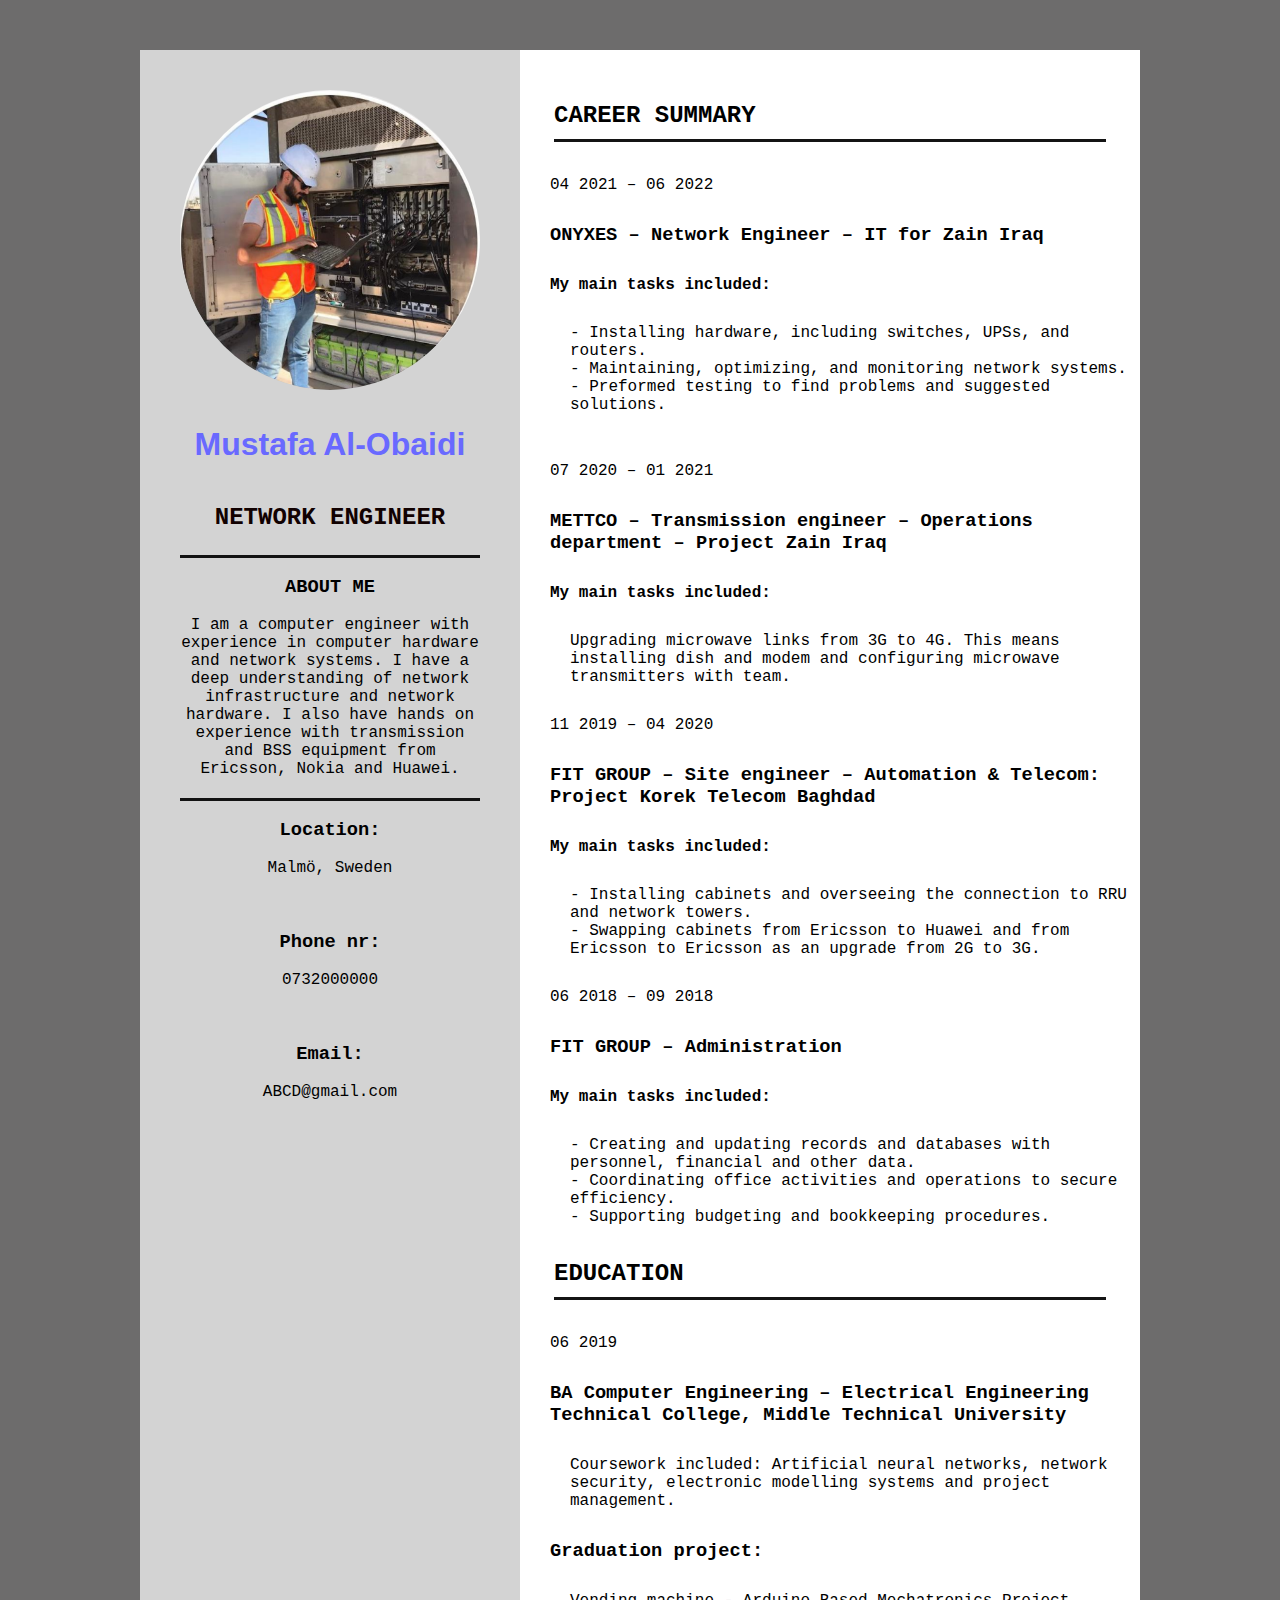
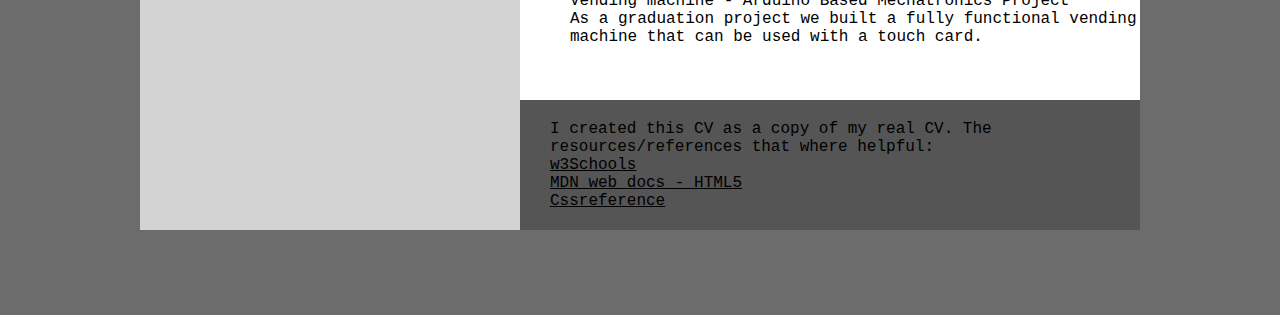
==== Week01/index.html @ bea6251c "Add files via upload" ====
<!DOCTYPE html>
<html lang="en">
<head>
    <meta charset="UTF-8">
    <meta http-equiv="X-UA-Compatible" content="IE=edge">
    <meta name="viewport" content="width=device-width, initial-scale=1.0">
    <title>cv</title>
    <link rel="stylesheet" href="style.css">
</head>
<body>
    </div>
    <div class="container"> 
        <div class="left-side">
            <div class="profiletext">
            <div class="imgBox">
            <img src="img.jpg">
            </div>
        <br>
        <br>
            <h1 class="name">Mustafa Al-Obaidi</h1>
            <br>
            <span>
                <h2>Network Engineer</h2>
            </span>
            </div>
    <div class="contactInfo">
        <br>
        <h3 class="title">ABOUT ME</h3>
        <ul>
        <br>
            <span class="text">
                I am a computer engineer with experience in computer hardware and network systems. I have a deep understanding of network infrastructure and network hardware. I also have hands on experience with transmission and BSS equipment from Ericsson, Nokia and Huawei.
            </span>
        </ul>  
    </div>
    <div class="Location"> <br>
        <h3 class="title">Location:</h3>
        <br>
        <ul>Malmö, Sweden</ul>
        <br>
        <br>
    </div>
    <div class="phone"><br>
        <h3 class="title">Phone nr:</h3>
        <br>
        <ul> 0732000000</ul>
        <br>
        <br>
    </div>
    <div class="email"><br>
        <h3 class="title">Email: </h3>
        <br>
        <ul> ABCD@gmail.com</ul>
    </div>
    </div>
    <div class="right_side">
        <div class="CAREER SUMMARY">
            <br>
            <h2 class="title1">CAREER SUMMARY</h2>
            <p class="date">04 2021 – 06 2022</p>
            <h3 class="title2">ONYXES – Network Engineer – IT for Zain Iraq</h3>
                <p class="tasks">My main tasks included:</p>
                    <ul class="exp">- Installing hardware, including switches, UPSs, and routers.</ul>
                    <ul class="exp">- Maintaining, optimizing, and monitoring network systems.</ul>
                    <ul class="exp">- Preformed testing to find problems and suggested solutions.</ul>
            <br>
            <p class="date4">07 2020 – 01 2021</p>
            <h3 class="title7">METTCO – Transmission engineer – Operations department – Project Zain Iraq</h3>
                <p class="tasks3">My main tasks included:</p>
                    <ul class="exp3"> Upgrading microwave links from 3G to 4G. This means installing dish and modem and configuring microwave transmitters with team.</ul>
                    <p class="date3">11 2019 – 04 2020</p>
            <h3 class="title8">FIT GROUP – Site engineer – Automation & Telecom: Project Korek Telecom Baghdad</h3>
                <p class="tasks4">My main tasks included:</p>
                    <ul class="exp4">- Installing cabinets and overseeing the connection to RRU and network towers.</ul>
                    <ul class="exp4">- Swapping cabinets from Ericsson to Huawei and from Ericsson to Ericsson as an upgrade from 2G to 3G.</ul>
                <p class="date1">06 2018 – 09 2018</p>
            <h3 class="title3">FIT GROUP – Administration</h3>
                <p class="tasks1"> My main tasks included:</p>
                    <ul class="exp1">- Creating and updating records and databases with personnel, financial and other data.</ul>
                    <ul class="exp1">- Coordinating office activities and operations to secure efficiency.</ul>
                    <ul class="exp1">- Supporting budgeting and bookkeeping procedures.</ul>
            <h2 class="title4">EDUCATION</h2>
                <p class="date2">06 2019</p>
            <h3 class="title5">BA Computer Engineering – Electrical Engineering Technical College, Middle Technical University</h3>
                <ul class="exp5">Coursework included: Artificial neural networks, network security, electronic modelling systems and project management.</ul>  
            <h3 class="title6">Graduation project:</h3>
                <ul class="exp2">Vending machine - Arduino Based Mechatronics Project</ul>
                <ul class="exp2">As a graduation project we built a fully functional vending machine that can be used with a touch card.</ul>
            <br>
            <br>
            <br>               
        </div> <div class="footerWrap">
    <div class="footer">
      <div class="footerContent">
        <p>I created this CV as a copy of my real CV. The resources/references that where helpful:</p>
        <ul><a href="https://www.w3schools.com">w3Schools</a></ul>
        <ul><a href="https://developer.mozilla.org/en-US/docs/Glossary/HTML5">MDN web docs - HTML5</a></ul>
        <ul><a href="https://cssreference.io/">Cssreference</a></ul>      </div>     
    </div>
    </div>
    
</div>
</div> 
</body>



</html>
---- Week01/style.css ----
*

{
    margin: 0;
    padding: 0;
    box-sizing: border-box;
    font-family: monospace,sans-serif;
}

body {
    background:rgb(109, 108, 108);
    display: flex;
    justify-content: center;
    align-items: center;
    min-height: 100vh;
}

.container {
    position: relative;
    width: 100%;
    max-width: 1000px;
    min-height: 1000px;
    background: #fff;
    margin: 50px;
    display: grid; 
    grid-template-columns: 1fr 2fr;
    box-shadow: 0 35px 55px rgba(0, 0, 0, 0, 1)
}

.left-side {
    position: relative;
    background: lightgray;
    padding:40px;
}

.profiletext {
    position: relative;
    display: flex;
    flex-direction: column;
    align-items: center;
    padding-bottom: 20px;
    border-bottom: 3px solid rgba(8, 8, 8, 0.952);
}

.imgBox {
    position: relative;
    width: 300px;  
    height: 300px; 
    border-radius: 150px;
    overflow: hidden;
}  

.imgBox img {
    position: absolute;
    top: 0;
    left: 0;
    width: 100%;
    height: 100%;
    object-fit: cover;
}
 
.profiletext h2 {
    color: #110101;
    font-size: 1.5em;
    margin-top: 20px;
    text-transform: uppercase;
    text-align: center;
    font-weight: 600;
    line-height: 1.4em;
}
 
.profiletext h2 span {
   font-size: 0.8em;
   font-weight: 300;
}

.contactInfo {
    text-align: center;
    position: relative;
    display: flex;
    flex-direction: column;
    align-items: center;
    padding-bottom: 20px;
    border-bottom: 3px solid rgba(8, 8, 8, 0.952);

}

.Location, .email, .phone {
    text-align: center;
}

.container.right_side {
    position: relative;
    background: #fff;
    padding:40 px;
   }

.title1, .title4 {
    text-align: center;
    position: relative;
    display: flex;
    align-items: center;
    padding-bottom: 10px;
    margin: 34px;
    border-bottom: 3px solid rgba(8, 8, 8, 0.952);
}
     
.title2, .title3, .title5, .title6, .title7, .title8 {
   margin: 30px;
}

.tasks3, .tasks4, .tasks1, .tasks {
   margin:30px;
   font-weight: bold;
}

.exp, .exp1, .exp2, .exp3, .exp4, .exp5 {
   margin-left:50px;
}

.date, .date1, .date2, .date3, .date4 {
   margin:30px;
}

.name {
   color: rgb(105, 105, 255);
   font-family: 'Franklin Gothic Medium', 'Arial Narrow', Arial, sans-serif;
}

.footerWrap {
   width:50%;
   position: relative;
   bottom: 0px;
}
.footer {
   width:620px;
   margin:auto;
}
.footerContent {
   float:left;
   width:100%;
   background-color:#555;
   padding:20px 30px;
}

a {
   color: black;
 }
 
 a:visited {
   color: black;
 }
 
 a:hover {
   color: white;
 }
 
 a:active {
   color: white;
 }
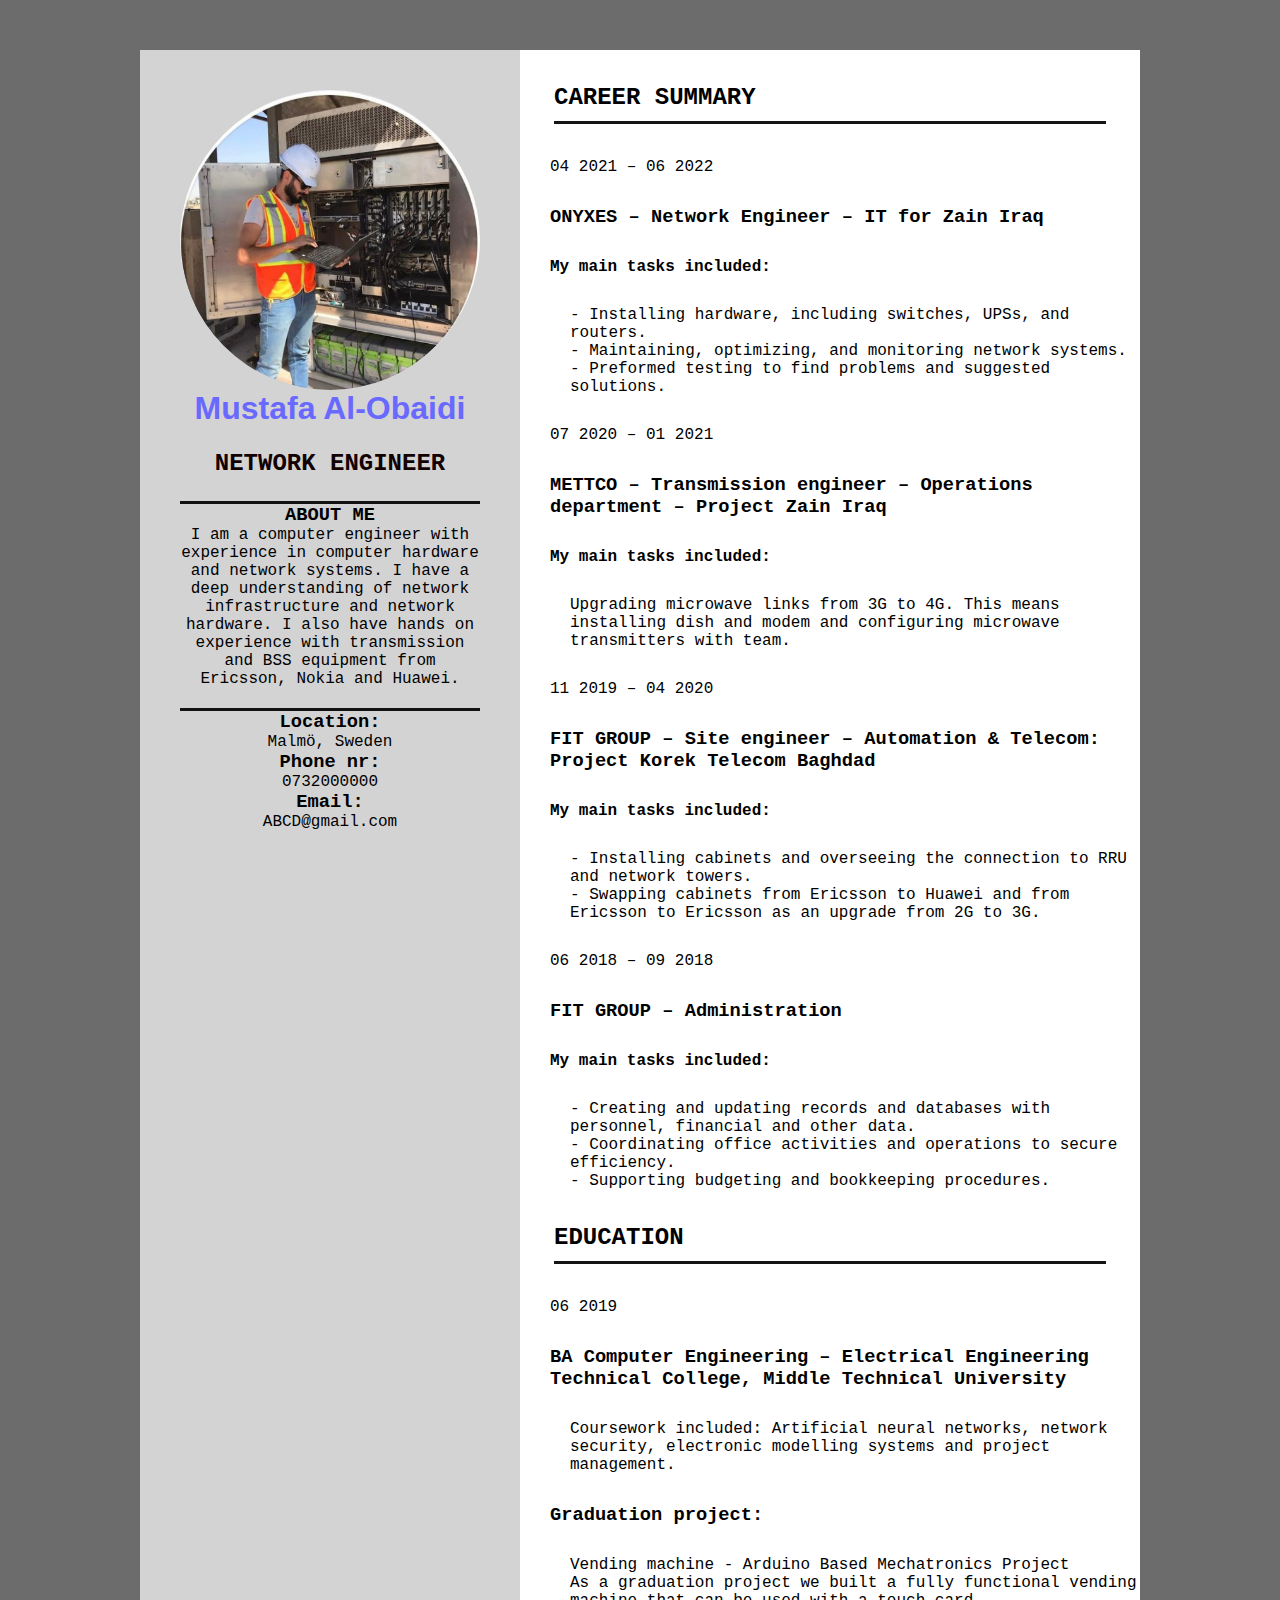
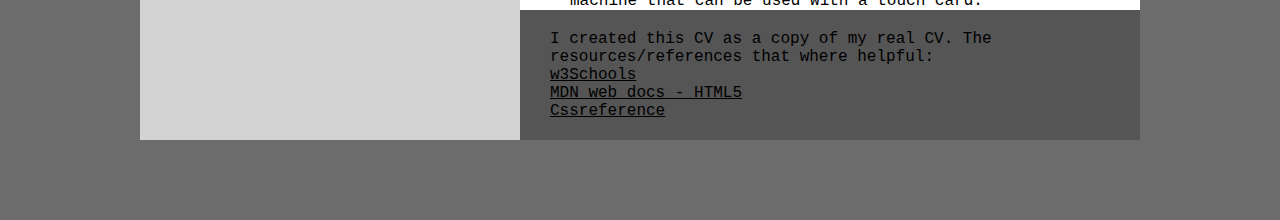
==== commit 7eb70df3: "Add files via upload" ====
--- a/Week01/index.html
+++ b/Week01/index.html
@@ -8,54 +8,44 @@
     <link rel="stylesheet" href="style.css">
 </head>
 <body>
-    </div>
-    <div class="container"> 
+    
+    <main class="container"> 
+        
         <div class="left-side">
+        
             <div class="profiletext">
             <div class="imgBox">
             <img src="img.jpg">
             </div>
-        <br>
-        <br>
             <h1 class="name">Mustafa Al-Obaidi</h1>
-            <br>
             <span>
                 <h2>Network Engineer</h2>
             </span>
             </div>
     <div class="contactInfo">
-        <br>
         <h3 class="title">ABOUT ME</h3>
         <ul>
-        <br>
+        
             <span class="text">
                 I am a computer engineer with experience in computer hardware and network systems. I have a deep understanding of network infrastructure and network hardware. I also have hands on experience with transmission and BSS equipment from Ericsson, Nokia and Huawei.
             </span>
         </ul>  
     </div>
-    <div class="Location"> <br>
+    <div class="Location">
         <h3 class="title">Location:</h3>
-        <br>
         <ul>Malmö, Sweden</ul>
-        <br>
-        <br>
     </div>
-    <div class="phone"><br>
+    <div class="phone">
         <h3 class="title">Phone nr:</h3>
-        <br>
         <ul> 0732000000</ul>
-        <br>
-        <br>
     </div>
-    <div class="email"><br>
+    <div class="email">
         <h3 class="title">Email: </h3>
-        <br>
         <ul> ABCD@gmail.com</ul>
     </div>
     </div>
     <div class="right_side">
         <div class="CAREER SUMMARY">
-            <br>
             <h2 class="title1">CAREER SUMMARY</h2>
             <p class="date">04 2021 – 06 2022</p>
             <h3 class="title2">ONYXES – Network Engineer – IT for Zain Iraq</h3>
@@ -63,7 +53,6 @@
                     <ul class="exp">- Installing hardware, including switches, UPSs, and routers.</ul>
                     <ul class="exp">- Maintaining, optimizing, and monitoring network systems.</ul>
                     <ul class="exp">- Preformed testing to find problems and suggested solutions.</ul>
-            <br>
             <p class="date4">07 2020 – 01 2021</p>
             <h3 class="title7">METTCO – Transmission engineer – Operations department – Project Zain Iraq</h3>
                 <p class="tasks3">My main tasks included:</p>
@@ -85,10 +74,7 @@
                 <ul class="exp5">Coursework included: Artificial neural networks, network security, electronic modelling systems and project management.</ul>  
             <h3 class="title6">Graduation project:</h3>
                 <ul class="exp2">Vending machine - Arduino Based Mechatronics Project</ul>
-                <ul class="exp2">As a graduation project we built a fully functional vending machine that can be used with a touch card.</ul>
-            <br>
-            <br>
-            <br>               
+                <ul class="exp2">As a graduation project we built a fully functional vending machine that can be used with a touch card.</ul>              
         </div> <div class="footerWrap">
     <div class="footer">
       <div class="footerContent">
@@ -100,7 +86,7 @@
     </div>
     
 </div>
-</div> 
+</main> 
 </body>
 
 
